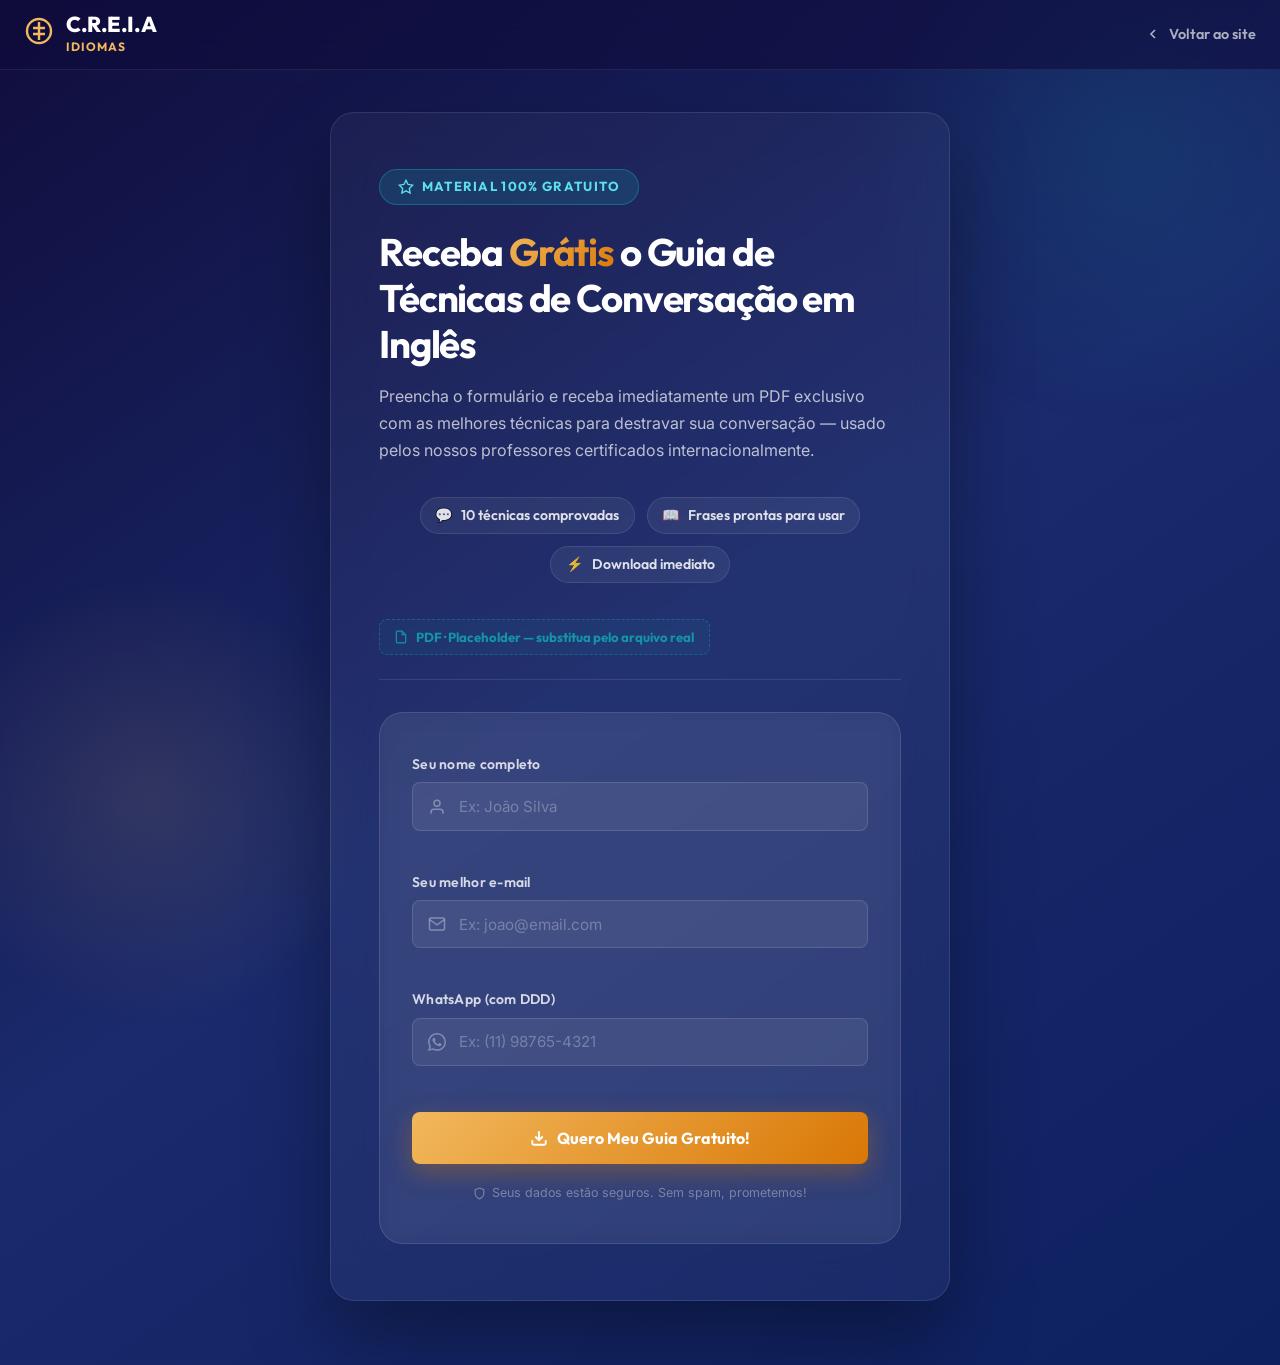
==== guia-gratis.html @ fd1d88f0 "implementação do formulario" ====
<!DOCTYPE html>
<html lang="pt-BR">
<head>
    <meta charset="UTF-8">
    <meta name="viewport" content="width=device-width, initial-scale=1.0">
    <meta name="description" content="Receba grátis o Guia de Técnicas de Conversação em Inglês da C.R.E.I.A Idiomas. Preencha o formulário e baixe o PDF exclusivo agora.">
    <title>Guia Gratuito de Conversação em Inglês | C.R.E.I.A Idiomas</title>

    <!-- Google Fonts -->
    <link rel="preconnect" href="https://fonts.googleapis.com">
    <link rel="preconnect" href="https://fonts.gstatic.com" crossorigin>
    <link href="https://fonts.googleapis.com/css2?family=Inter:wght@300;400;500;600;700&family=Outfit:wght@400;500;600;700;800&display=swap" rel="stylesheet">

    <!-- Shared CSS -->
    <link rel="stylesheet" href="styles.css">

    <style>
        /* ── Page-specific overrides ── */
        body {
            background: linear-gradient(145deg, var(--color-primary) 0%, #1a2a6c 50%, #0d2060 100%);
            min-height: 100vh;
        }

        /* Top bar */
        .guide-topbar {
            position: fixed;
            top: 0; left: 0; width: 100%;
            z-index: 100;
            background: rgba(16, 13, 60, 0.6);
            backdrop-filter: blur(16px);
            -webkit-backdrop-filter: blur(16px);
            border-bottom: 1px solid rgba(255,255,255,0.08);
            padding: 0 1.5rem;
            height: 70px;
            display: flex;
            align-items: center;
            justify-content: space-between;
            max-width: 100%;
        }

        .guide-topbar .logo-brand { color: #fff; font-size: 1.35rem; }
        .guide-topbar .logo-sub   { color: var(--color-secondary); }

        .back-link {
            display: inline-flex;
            align-items: center;
            gap: 0.5rem;
            font-family: var(--font-heading);
            font-size: 0.9rem;
            font-weight: 600;
            color: rgba(255,255,255,0.65);
            transition: var(--transition-smooth);
        }
        .back-link:hover { color: #fff; transform: translateX(-3px); }

        /* ── Main layout ── */
        .guide-page {
            min-height: 100vh;
            padding: 7rem 1.5rem 4rem;
            display: flex;
            align-items: center;
            justify-content: center;
            position: relative;
            overflow: hidden;
        }

        /* Decorative blobs */
        .guide-blob-1 {
            position: fixed; pointer-events: none;
            width: 600px; height: 600px;
            top: -150px; right: -150px;
            border-radius: 50%;
            background: radial-gradient(circle, rgba(20,149,166,0.15) 0%, transparent 65%);
            animation: blob-float 14s ease-in-out infinite;
        }
        .guide-blob-2 {
            position: fixed; pointer-events: none;
            width: 500px; height: 500px;
            bottom: -150px; left: -100px;
            border-radius: 50%;
            background: radial-gradient(circle, rgba(242,184,92,0.12) 0%, transparent 65%);
            animation: blob-float 20s ease-in-out infinite reverse;
        }

        /* ── Card ── */
        .guide-card {
            background: rgba(255,255,255,0.04);
            border: 1px solid rgba(255,255,255,0.1);
            border-radius: var(--radius-lg);
            backdrop-filter: blur(20px);
            -webkit-backdrop-filter: blur(20px);
            padding: 3.5rem 3rem;
            max-width: 620px;
            width: 100%;
            position: relative;
            z-index: 1;
            box-shadow: 0 40px 80px rgba(0,0,0,0.35);
        }

        @media (max-width: 600px) {
            .guide-card { padding: 2.5rem 1.5rem; }
        }

        /* Badge */
        .lead-badge {
            display: inline-flex;
            align-items: center;
            gap: 0.5rem;
            background-color: rgba(20,149,166,0.2);
            border: 1.5px solid rgba(20,149,166,0.5);
            color: #5de0ec;
            font-family: var(--font-heading);
            font-size: 0.82rem;
            font-weight: 700;
            text-transform: uppercase;
            letter-spacing: 0.1em;
            padding: 0.4rem 1.1rem;
            border-radius: var(--radius-full);
            margin-bottom: 1.5rem;
        }

        /* Title */
        .guide-card h1 {
            color: #ffffff;
            font-size: clamp(1.7rem, 4vw, 2.4rem);
            margin-bottom: 1rem;
            line-height: 1.2;
        }

        .lead-highlight {
            background: linear-gradient(135deg, var(--color-secondary) 0%, var(--color-accent) 100%);
            -webkit-background-clip: text;
            -webkit-text-fill-color: transparent;
        }

        .lead-desc {
            color: rgba(255,255,255,0.7);
            font-size: 1rem;
            line-height: 1.7;
            margin-bottom: 2rem;
        }

        /* Benefits */
        .lead-benefits {
            display: flex;
            flex-wrap: wrap;
            gap: 0.75rem;
            margin-bottom: 2.25rem;
        }

        .benefit-item {
            display: flex;
            align-items: center;
            gap: 0.5rem;
            background-color: rgba(255,255,255,0.06);
            border: 1px solid rgba(255,255,255,0.1);
            border-radius: var(--radius-full);
            padding: 0.4rem 0.9rem;
            color: rgba(255,255,255,0.85);
            font-size: 0.88rem;
            font-family: var(--font-heading);
            font-weight: 600;
        }

        /* Divider */
        .form-divider {
            border: none;
            border-top: 1px solid rgba(255,255,255,0.1);
            margin-bottom: 2rem;
        }

        /* Form fields */
        .form-group { margin-bottom: 1.2rem; }

        .form-group label {
            display: block;
            font-family: var(--font-heading);
            font-size: 0.87rem;
            font-weight: 600;
            color: rgba(255,255,255,0.8);
            margin-bottom: 0.45rem;
        }

        .input-wrapper { position: relative; }

        .input-icon {
            position: absolute;
            left: 1rem; top: 50%;
            transform: translateY(-50%);
            color: rgba(255,255,255,0.35);
            pointer-events: none;
            transition: color 0.3s;
        }
        .input-wrapper:focus-within .input-icon { color: var(--color-secondary); }

        .lead-form input {
            width: 100%;
            padding: 0.85rem 1rem 0.85rem 2.9rem;
            background-color: rgba(255,255,255,0.07);
            border: 1.5px solid rgba(255,255,255,0.12);
            border-radius: var(--radius-sm);
            color: #fff;
            font-family: var(--font-body);
            font-size: 0.95rem;
            transition: var(--transition-smooth);
            outline: none;
        }
        .lead-form input::placeholder { color: rgba(255,255,255,0.28); }
        .lead-form input:focus {
            background-color: rgba(255,255,255,0.11);
            border-color: var(--color-secondary);
            box-shadow: 0 0 0 3px rgba(242,184,92,0.15);
        }
        .lead-form input.input-error {
            border-color: #f87171;
            box-shadow: 0 0 0 3px rgba(248,113,113,0.15);
        }

        .field-error {
            display: block;
            color: #fca5a5;
            font-size: 0.8rem;
            margin-top: 0.3rem;
            min-height: 1rem;
            font-family: var(--font-heading);
        }

        /* Submit button */
        .btn-lead {
            width: 100%;
            padding: 1rem 2rem;
            background: linear-gradient(135deg, var(--color-secondary) 0%, var(--color-accent) 100%);
            color: #fff;
            font-size: 1rem;
            font-family: var(--font-heading);
            font-weight: 700;
            border-radius: var(--radius-sm);
            border: none;
            cursor: pointer;
            display: inline-flex;
            align-items: center;
            justify-content: center;
            gap: 0.6rem;
            margin-top: 0.4rem;
            box-shadow: 0 8px 24px rgba(217,119,6,0.35);
            transition: var(--transition-smooth);
        }
        .btn-lead:hover  { transform: translateY(-2px); box-shadow: 0 14px 32px rgba(217,119,6,0.45); }
        .btn-lead:active { transform: translateY(0); }
        .btn-lead:disabled { opacity: 0.7; cursor: not-allowed; transform: none; }

        .btn-label, .btn-loading {
            display: inline-flex;
            align-items: center;
            gap: 0.6rem;
        }

        @keyframes spin { to { transform: rotate(360deg); } }
        .spin { animation: spin 0.9s linear infinite; }

        /* Disclaimer */
        .form-disclaimer {
            display: flex;
            align-items: center;
            justify-content: center;
            gap: 0.4rem;
            font-size: 0.78rem;
            color: rgba(255,255,255,0.35);
            margin-top: 1.2rem;
            text-align: center;
        }

        /* ── Reward modal ── */
        .reward-modal-overlay {
            position: fixed; inset: 0;
            background-color: rgba(5,5,20,0.8);
            backdrop-filter: blur(10px);
            -webkit-backdrop-filter: blur(10px);
            z-index: 2000;
            display: flex;
            align-items: center;
            justify-content: center;
            padding: 1.5rem;
            opacity: 0;
            pointer-events: none;
            transition: opacity 0.4s ease;
        }
        .reward-modal-overlay.active {
            opacity: 1;
            pointer-events: auto;
        }

        .reward-modal {
            background: #ffffff;
            border-radius: var(--radius-lg);
            padding: 3rem 2.5rem;
            max-width: 460px;
            width: 100%;
            text-align: center;
            position: relative;
            overflow: hidden;
            box-shadow: 0 40px 100px rgba(0,0,0,0.4);
            transform: scale(0.88) translateY(24px);
            transition: transform 0.45s cubic-bezier(0.16, 1, 0.3, 1);
        }
        .reward-modal-overlay.active .reward-modal { transform: scale(1) translateY(0); }

        .reward-icon-wrap {
            position: relative;
            display: inline-flex;
            align-items: center;
            justify-content: center;
            margin-bottom: 1.5rem;
        }
        .reward-icon-ring {
            position: absolute;
            width: 84px; height: 84px;
            border-radius: 50%;
            background: rgba(20,149,166,0.1);
            animation: reward-ring 1.4s ease-out forwards;
        }
        @keyframes reward-ring {
            0%   { transform: scale(0.5); opacity: 0; }
            60%  { transform: scale(1.1); opacity: 1; }
            100% { transform: scale(1);   opacity: 1; }
        }
        .reward-check { position: relative; z-index: 1; }
        .check-path {
            stroke-dasharray: 60;
            stroke-dashoffset: 60;
            animation: draw-check 0.6s ease-out 0.35s forwards;
        }
        @keyframes draw-check { to { stroke-dashoffset: 0; } }

        .reward-modal h2 { font-size: 1.55rem; margin-bottom: 0.5rem; }
        .reward-name {
            color: var(--color-teal);
            font-weight: 700;
            font-size: 1.05rem;
            margin-bottom: 0.75rem;
        }
        .reward-modal > p { font-size: 0.96rem; margin-bottom: 2rem; }
        .reward-cta { display: flex; gap: 0.75rem; flex-wrap: wrap; justify-content: center; }
        .reward-cta .btn { flex: 1; min-width: 130px; gap: 0.5rem; }

        /* Confetti */
        .reward-confetti { position: absolute; inset: 0; pointer-events: none; overflow: hidden; }
        .confetti-piece {
            position: absolute;
            width: 8px; height: 8px;
            border-radius: 2px;
            top: -10px;
            animation: confetti-fall linear forwards;
        }
        @keyframes confetti-fall {
            0%   { transform: translateY(0) rotate(0deg);   opacity: 1; }
            100% { transform: translateY(520px) rotate(720deg); opacity: 0; }
        }

        /* ── PDF placeholder badge ── */
        .pdf-placeholder-badge {
            display: inline-flex;
            align-items: center;
            gap: 0.5rem;
            background: rgba(20,149,166,0.08);
            border: 1.5px dashed rgba(20,149,166,0.45);
            border-radius: var(--radius-sm);
            color: var(--color-teal);
            font-family: var(--font-heading);
            font-size: 0.82rem;
            font-weight: 700;
            padding: 0.4rem 0.9rem;
            margin-bottom: 1.5rem;
        }
    </style>
</head>
<body>

    <!-- Top Navigation Bar -->
    <div class="guide-topbar">
        <a href="index.html" class="logo" aria-label="Voltar ao site">
            <span class="logo-svg">
                <svg viewBox="0 0 100 100" width="30" height="30" fill="none" stroke="currentColor" stroke-width="8">
                    <circle cx="50" cy="50" r="40" stroke="var(--color-secondary)"></circle>
                    <path d="M30 40h40M30 60h40M50 20v60" stroke="var(--color-secondary)"></path>
                </svg>
            </span>
            <div class="logo-text">
                <span class="logo-brand">C.R.E.I.A</span>
                <span class="logo-sub">Idiomas</span>
            </div>
        </a>
        <a href="index.html" class="back-link" aria-label="Voltar ao site principal">
            <svg viewBox="0 0 24 24" width="16" height="16" fill="none" stroke="currentColor" stroke-width="2.5">
                <polyline points="15 18 9 12 15 6"/>
            </svg>
            Voltar ao site
        </a>
    </div>

    <!-- Background blobs -->
    <div class="guide-blob-1" aria-hidden="true"></div>
    <div class="guide-blob-2" aria-hidden="true"></div>

    <!-- Main Content -->
    <main class="guide-page">
        <div class="guide-card">

            <!-- Badge -->
            <div class="lead-badge">
                <svg viewBox="0 0 24 24" width="16" height="16" fill="none" stroke="currentColor" stroke-width="2">
                    <path d="M12 2l3.09 6.26L22 9.27l-5 4.87 1.18 6.88L12 17.77l-6.18 3.25L7 14.14 2 9.27l6.91-1.01L12 2z"/>
                </svg>
                Material 100% Gratuito
            </div>

            <!-- Title -->
            <h1>Receba <span class="lead-highlight">Grátis</span> o Guia de Técnicas de Conversação em Inglês</h1>
            <p class="lead-desc">
                Preencha o formulário e receba imediatamente um PDF exclusivo com as melhores técnicas para destravar sua conversação — usado pelos nossos professores certificados internacionalmente.
            </p>

            <!-- Benefits -->
            <div class="lead-benefits">
                <div class="benefit-item"><span>💬</span> 10 técnicas comprovadas</div>
                <div class="benefit-item"><span>📖</span> Frases prontas para usar</div>
                <div class="benefit-item"><span>⚡</span> Download imediato</div>
            </div>

            <!-- PDF Placeholder notice -->
            <div class="pdf-placeholder-badge">
                <svg viewBox="0 0 24 24" width="14" height="14" fill="none" stroke="currentColor" stroke-width="2">
                    <path d="M14 2H6a2 2 0 00-2 2v16a2 2 0 002 2h12a2 2 0 002-2V8z"/><polyline points="14 2 14 8 20 8"/>
                </svg>
                PDF · Placeholder — substitua pelo arquivo real
            </div>

            <hr class="form-divider">

            <!-- Lead Form -->
            <form id="leadForm" class="lead-form" novalidate>

                <div class="form-group">
                    <label for="leadName">Seu nome completo</label>
                    <div class="input-wrapper">
                        <svg class="input-icon" viewBox="0 0 24 24" width="18" height="18" fill="none" stroke="currentColor" stroke-width="2">
                            <path d="M20 21v-2a4 4 0 00-4-4H8a4 4 0 00-4 4v2"/><circle cx="12" cy="7" r="4"/>
                        </svg>
                        <input type="text" id="leadName" name="name" placeholder="Ex: João Silva" required autocomplete="name">
                    </div>
                    <span class="field-error" id="leadNameError"></span>
                </div>

                <div class="form-group">
                    <label for="leadEmail">Seu melhor e-mail</label>
                    <div class="input-wrapper">
                        <svg class="input-icon" viewBox="0 0 24 24" width="18" height="18" fill="none" stroke="currentColor" stroke-width="2">
                            <path d="M4 4h16c1.1 0 2 .9 2 2v12c0 1.1-.9 2-2 2H4c-1.1 0-2-.9-2-2V6c0-1.1.9-2 2-2z"/><polyline points="22,6 12,13 2,6"/>
                        </svg>
                        <input type="email" id="leadEmail" name="email" placeholder="Ex: joao@email.com" required autocomplete="email">
                    </div>
                    <span class="field-error" id="leadEmailError"></span>
                </div>

                <div class="form-group">
                    <label for="leadWhatsapp">WhatsApp (com DDD)</label>
                    <div class="input-wrapper">
                        <svg class="input-icon" viewBox="0 0 24 24" width="18" height="18" fill="currentColor">
                            <path d="M17.472 14.382c-.297-.149-1.758-.867-2.03-.967-.273-.099-.471-.148-.67.15-.197.297-.767.966-.94 1.164-.173.199-.347.223-.644.075-.297-.15-1.255-.463-2.39-1.475-.883-.788-1.48-1.761-1.653-2.059-.173-.297-.018-.458.13-.606.134-.133.298-.347.446-.52.149-.174.198-.298.298-.497.099-.198.05-.371-.025-.52-.075-.149-.669-1.612-.916-2.207-.242-.579-.487-.5-.669-.51-.173-.008-.371-.01-.57-.01-.198 0-.52.074-.792.372-.272.297-1.04 1.016-1.04 2.479 0 1.462 1.065 2.875 1.213 3.074.149.198 2.096 3.2 5.077 4.487.709.306 1.262.489 1.694.625.712.227 1.36.195 1.871.118.571-.085 1.758-.719 2.006-1.413.248-.694.248-1.289.173-1.413-.074-.124-.272-.198-.57-.347m-5.421 7.403h-.004a9.87 9.87 0 01-5.031-1.378l-.361-.214-3.741.982.998-3.648-.235-.374a9.86 9.86 0 01-1.51-5.26c.001-5.45 4.436-9.884 9.888-9.884 2.64 0 5.122 1.03 6.988 2.898a9.825 9.825 0 012.893 6.994c-.003 5.45-4.437 9.884-9.885 9.884m8.413-18.297A11.815 11.815 0 0012.05 0C5.495 0 .16 5.335.157 11.892c0 2.096.547 4.142 1.588 5.945L0 24l6.335-1.662c1.746.953 3.71 1.458 5.704 1.459h.005c6.554 0 11.89-5.335 11.893-11.893a11.821 11.821 0 00-3.48-8.413z"/>
                        </svg>
                        <input type="tel" id="leadWhatsapp" name="whatsapp" placeholder="Ex: (11) 98765-4321" required autocomplete="tel" maxlength="16">
                    </div>
                    <span class="field-error" id="leadWhatsappError"></span>
                </div>

                <button type="submit" class="btn btn-lead" id="leadSubmitBtn">
                    <span class="btn-label">
                        <svg viewBox="0 0 24 24" width="18" height="18" fill="none" stroke="currentColor" stroke-width="2.5">
                            <path d="M21 15v4a2 2 0 01-2 2H5a2 2 0 01-2-2v-4"/><polyline points="7 10 12 15 17 10"/><line x1="12" y1="15" x2="12" y2="3"/>
                        </svg>
                        Quero Meu Guia Gratuito!
                    </span>
                    <span class="btn-loading" style="display:none;">
                        <svg class="spin" viewBox="0 0 24 24" width="18" height="18" fill="none" stroke="currentColor" stroke-width="2.5">
                            <circle cx="12" cy="12" r="10"/><path d="M12 2a10 10 0 0110 10"/>
                        </svg>
                        Aguarde...
                    </span>
                </button>

                <p class="form-disclaimer">
                    <svg viewBox="0 0 24 24" width="13" height="13" fill="none" stroke="currentColor" stroke-width="2">
                        <path d="M12 22s8-4 8-10V5l-8-3-8 3v7c0 6 8 10 8 10z"/>
                    </svg>
                    Seus dados estão seguros. Sem spam, prometemos!
                </p>
            </form>

        </div>
    </main>

    <!-- PDF Reward Modal -->
    <div class="reward-modal-overlay" id="rewardModalOverlay" role="dialog" aria-modal="true" aria-labelledby="rewardModalTitle">
        <div class="reward-modal">

            <!-- Confetti container -->
            <div class="reward-confetti" id="rewardConfetti"></div>

            <!-- Animated check icon -->
            <div class="reward-icon-wrap">
                <div class="reward-icon-ring"></div>
                <svg class="reward-check" viewBox="0 0 52 52" width="56" height="56">
                    <circle cx="26" cy="26" r="25" fill="none" stroke="var(--color-teal)" stroke-width="2"/>
                    <path class="check-path" fill="none" stroke="var(--color-teal)" stroke-width="3"
                          stroke-linecap="round" stroke-linejoin="round" d="M14 27l9 9 16-16"/>
                </svg>
            </div>

            <h2 id="rewardModalTitle">Seu Guia está Pronto! 🎉</h2>
            <p id="rewardModalPersonName" class="reward-name"></p>
            <p>
                O PDF com as <strong>10 Técnicas de Conversação em Inglês</strong>
                será disponibilizado assim que o arquivo for adicionado.
                <br><br>
                <em style="font-size:0.82rem;color:var(--text-muted);">
                    ⚙️ Placeholder ativo — substitua o link de download pelo PDF real.
                </em>
            </p>

            <div class="reward-cta">
                <button class="btn btn-accent" id="rewardDownloadBtn">
                    <svg viewBox="0 0 24 24" width="16" height="16" fill="none" stroke="currentColor" stroke-width="2.5">
                        <path d="M21 15v4a2 2 0 01-2 2H5a2 2 0 01-2-2v-4"/><polyline points="7 10 12 15 17 10"/><line x1="12" y1="15" x2="12" y2="3"/>
                    </svg>
                    Baixar PDF
                </button>
                <a href="index.html" class="btn btn-outline" id="rewardCloseBtn">
                    Voltar ao site
                </a>
            </div>

        </div>
    </div>

    <script>
    /* =========================================================
       Guia Grátis — Form Validation + Reward Modal
       ========================================================= */

    // ── Helpers ──────────────────────────────────────────────
    const $ = (id) => document.getElementById(id);

    function maskPhone(input) {
        let v = input.value.replace(/\D/g, '').slice(0, 11);
        if (v.length >= 3 && v.length <= 6) {
            v = `(${v.slice(0,2)}) ${v.slice(2)}`;
        } else if (v.length > 6) {
            v = `(${v.slice(0,2)}) ${v.slice(2, v.length <= 10 ? 6 : 7)}-${v.slice(v.length <= 10 ? 6 : 7)}`;
        } else if (v.length >= 1) {
            v = `(${v}`;
        }
        input.value = v;
    }

    function validateField(input, errorEl, message, extraCheck) {
        const ok = input.value.trim() !== '' && (extraCheck ? extraCheck(input.value.trim()) : true);
        input.classList.toggle('input-error', !ok);
        errorEl.textContent = ok ? '' : message;
        return ok;
    }

    // ── WhatsApp mask ────────────────────────────────────────
    $('leadWhatsapp').addEventListener('input', function () { maskPhone(this); });

    // ── Form submission ───────────────────────────────────────
    $('leadForm').addEventListener('submit', function (e) {
        e.preventDefault();

        const nameInput   = $('leadName');
        const emailInput  = $('leadEmail');
        const phoneInput  = $('leadWhatsapp');

        const okName  = validateField(nameInput,  $('leadNameError'),     'Por favor, informe seu nome.',   null);
        const okEmail = validateField(emailInput, $('leadEmailError'),    'Informe um e-mail válido.',      (v) => /^[^\s@]+@[^\s@]+\.[^\s@]+$/.test(v));
        const okPhone = validateField(phoneInput, $('leadWhatsappError'), 'Informe um WhatsApp com DDD.',   (v) => v.replace(/\D/g,'').length >= 10);

        if (!okName || !okEmail || !okPhone) return;

        // Show loading state
        const btn   = $('leadSubmitBtn');
        const label = btn.querySelector('.btn-label');
        const load  = btn.querySelector('.btn-loading');
        btn.disabled = true;
        label.style.display = 'none';
        load.style.display  = 'inline-flex';

        // Simulate processing delay then show modal
        setTimeout(() => {
            btn.disabled = false;
            label.style.display = 'inline-flex';
            load.style.display  = 'none';

            openRewardModal(nameInput.value.trim().split(' ')[0]);

            // ── PLACEHOLDER: replace URL below with the real PDF path ──
            // triggerDownload('assets/guia-conversacao.pdf', 'Guia-Tecnicas-Conversacao-Ingles.pdf');
        }, 1400);
    });

    // ── Modal logic ────────────────────────────────────────────
    function openRewardModal(firstName) {
        $('rewardModalPersonName').textContent = `Olá, ${firstName}! 👋`;
        const overlay = $('rewardModalOverlay');
        overlay.classList.add('active');
        document.body.style.overflow = 'hidden';
        spawnConfetti();
    }

    function closeRewardModal() {
        $('rewardModalOverlay').classList.remove('active');
        document.body.style.overflow = '';
    }

    $('rewardCloseBtn').addEventListener('click', closeRewardModal);
    $('rewardModalOverlay').addEventListener('click', function (e) {
        if (e.target === this) closeRewardModal();
    });
    document.addEventListener('keydown', function (e) {
        if (e.key === 'Escape') closeRewardModal();
    });

    // ── Download placeholder ───────────────────────────────────
    $('rewardDownloadBtn').addEventListener('click', function () {
        // PLACEHOLDER — uncomment and point to real file when ready:
        // triggerDownload('assets/guia-conversacao.pdf', 'Guia-Tecnicas-Conversacao-Ingles.pdf');
        alert('⚙️ PDF ainda não foi adicionado. Substitua o placeholder pelo arquivo real em assets/guia-conversacao.pdf');
    });

    function triggerDownload(url, filename) {
        const a = document.createElement('a');
        a.href = url;
        a.download = filename;
        document.body.appendChild(a);
        a.click();
        document.body.removeChild(a);
    }

    // ── Confetti ───────────────────────────────────────────────
    function spawnConfetti() {
        const container = $('rewardConfetti');
        container.innerHTML = '';
        const colors = ['#f2b85c','#d97706','#1495a6','#1e40af','#ffffff','#f59e0b'];
        for (let i = 0; i < 38; i++) {
            const piece = document.createElement('div');
            piece.className = 'confetti-piece';
            piece.style.left       = Math.random() * 100 + '%';
            piece.style.background = colors[Math.floor(Math.random() * colors.length)];
            piece.style.width      = (6 + Math.random() * 8) + 'px';
            piece.style.height     = (6 + Math.random() * 8) + 'px';
            piece.style.borderRadius = Math.random() > 0.5 ? '50%' : '2px';
            piece.style.animationDuration  = (1.2 + Math.random() * 1.8) + 's';
            piece.style.animationDelay     = (Math.random() * 0.5) + 's';
            container.appendChild(piece);
        }
    }
    </script>
</body>
</html>
---- styles.css ----
/* ==========================================================================
   ESDD - Design System & Custom Stylesheet
   ========================================================================== */

/* Design Tokens & Variables */
:root {
    /* Colors */
    --color-primary: #100d3c;       /* Deep midnight navy */
    --color-primary-light: #1b145c; /* Lighter indigo navy */
    --color-secondary: #f2b85c;     /* Honey gold */
    --color-accent: #d97706;        /* Warm amber gold */
    --color-accent-hover: #b45309;  /* Darker amber gold */
    --color-bg-light: #f5f6fa;      /* Soft navy-tinted off-white */
    --color-card-bg: #ffffff;
    
    /* Text Colors */
    --text-main: #0f172a;           /* Near black */
    --text-muted: #4b5563;          /* Cool grey */
    --text-light: #f8fafc;          /* Off-white */
    
    /* Semantic Colors (inspired by the C.R.E.I.A lion mane) */
    --color-teal: #1495a6;          /* Lion mane teal */
    --color-navy: #1e40af;          /* Lion mane blue */
    --color-gold: #f59e0b;          /* Lion mane gold */
    --color-orange: #e84521;        /* Lion mane red-orange */

    /* Fonts */
    --font-heading: 'Outfit', sans-serif;
    --font-body: 'Inter', sans-serif;

    /* Transitions & Shadows */
    --transition-smooth: all 0.4s cubic-bezier(0.16, 1, 0.3, 1);
    --shadow-sm: 0 2px 8px rgba(15, 23, 42, 0.04);
    --shadow-md: 0 10px 30px rgba(15, 23, 42, 0.06);
    --shadow-lg: 0 20px 40px rgba(15, 23, 42, 0.1);
    --shadow-glow: 0 15px 30px rgba(242, 184, 92, 0.18);
    
    /* Borders & Radius */
    --radius-sm: 8px;
    --radius-md: 16px;
    --radius-lg: 24px;
    --radius-full: 9999px;
    --border-subtle: 1px solid rgba(226, 232, 240, 0.8);
}

/* Base Styles & Resets */
*, *::before, *::after {
    box-sizing: border-box;
    margin: 0;
    padding: 0;
}

html {
    scroll-behavior: smooth;
    font-size: 16px;
}

body {
    font-family: var(--font-body);
    background-color: var(--color-bg-light);
    color: var(--text-main);
    line-height: 1.6;
    overflow-x: hidden;
    -webkit-font-smoothing: antialiased;
}

/* Typography Utility */
h1, h2, h3, h4 {
    font-family: var(--font-heading);
    color: var(--color-primary);
    font-weight: 700;
    line-height: 1.25;
}

h1 {
    font-size: clamp(2.2rem, 5vw, 3.8rem);
    letter-spacing: -0.03em;
}

h2 {
    font-size: clamp(1.8rem, 4vw, 2.5rem);
    letter-spacing: -0.02em;
}

h3 {
    font-size: clamp(1.3rem, 2.5vw, 1.6rem);
}

h4 {
    font-size: 1.2rem;
}

p {
    font-size: 1rem;
    color: var(--text-muted);
}

strong {
    font-weight: 600;
    color: var(--color-primary);
}

a {
    text-decoration: none;
    color: inherit;
    transition: var(--transition-smooth);
}

/* Layout Containers */
.container {
    width: 100%;
    max-width: 1200px;
    margin-left: auto;
    margin-right: auto;
    padding-left: 1.5rem;
    padding-right: 1.5rem;
}

.grid-2 {
    display: grid;
    grid-template-columns: 1fr;
    gap: 3rem;
    align-items: center;
}

@media (min-width: 768px) {
    .grid-2 {
        grid-template-columns: 1fr 1fr;
    }
}

.text-center {
    text-align: center;
}

.w-full {
    width: 100%;
}

/* Sections Base */
section {
    padding: 6rem 0;
    position: relative;
}

.section-tag {
    display: inline-block;
    font-family: var(--font-heading);
    font-size: 0.85rem;
    font-weight: 700;
    text-transform: uppercase;
    letter-spacing: 0.1em;
    color: var(--color-accent);
    margin-bottom: 1rem;
    background-color: rgba(242, 184, 92, 0.12);
    padding: 0.35rem 1rem;
    border-radius: var(--radius-full);
}

.section-tag.tag-light {
    color: #ffffff;
    background-color: rgba(255, 255, 255, 0.15);
}

.section-title {
    max-width: 700px;
    margin: 0 auto 4rem auto;
}

.section-title h2 {
    margin-bottom: 1rem;
}

/* Buttons */
.btn {
    display: inline-flex;
    align-items: center;
    justify-content: center;
    font-family: var(--font-heading);
    font-weight: 600;
    padding: 0.85rem 2rem;
    border-radius: var(--radius-full);
    border: none;
    cursor: pointer;
    transition: var(--transition-smooth);
    font-size: 0.95rem;
}

.btn-sm {
    padding: 0.55rem 1.25rem;
    font-size: 0.85rem;
}

.btn-primary {
    background-color: var(--color-primary);
    color: #ffffff;
}

.btn-primary:hover {
    background-color: var(--color-primary-light);
    transform: translateY(-2px);
    box-shadow: var(--shadow-md);
}

.btn-accent {
    background: linear-gradient(135deg, var(--color-secondary) 0%, var(--color-accent) 100%);
    color: #ffffff;
    box-shadow: var(--shadow-glow);
}

.btn-accent:hover {
    background: linear-gradient(135deg, var(--color-accent) 0%, var(--color-accent-hover) 100%);
    transform: translateY(-2px);
    box-shadow: 0 18px 36px rgba(242, 184, 92, 0.3);
}

.btn-outline {
    background-color: transparent;
    color: var(--color-primary);
    border: 2px stroke var(--color-primary);
    box-shadow: inset 0 0 0 2px var(--color-primary);
}

.btn-outline:hover {
    background-color: var(--color-primary);
    color: #ffffff;
    transform: translateY(-2px);
}

/* Main Header & Navigation */
.main-header {
    position: fixed;
    top: 0;
    left: 0;
    width: 100%;
    z-index: 1000;
    background-color: rgba(248, 250, 250, 0.85);
    backdrop-filter: blur(16px);
    -webkit-backdrop-filter: blur(16px);
    border-bottom: 1px solid rgba(226, 232, 240, 0.4);
    transition: var(--transition-smooth);
}

.main-header.scrolled {
    background-color: rgba(255, 255, 255, 0.92);
    border-bottom: 1px solid rgba(226, 232, 240, 0.8);
    box-shadow: var(--shadow-sm);
}

.header-container {
    display: flex;
    align-items: center;
    justify-content: space-between;
    height: 80px;
    max-width: 1200px;
    margin: 0 auto;
    padding: 0 1.5rem;
}

.logo {
    display: flex;
    align-items: center;
    gap: 0.75rem;
}

.logo-text {
    display: flex;
    flex-direction: column;
}

.logo-brand {
    font-family: var(--font-heading);
    font-size: 1.5rem;
    font-weight: 800;
    color: var(--color-primary);
    letter-spacing: -0.02em;
    line-height: 1.1;
}

.logo-sub {
    font-size: 0.75rem;
    text-transform: uppercase;
    letter-spacing: 0.08em;
    color: var(--color-accent);
    font-weight: 700;
    font-family: var(--font-heading);
}

/* Navigation Links */
.desktop-nav {
    display: none;
    align-items: center;
    gap: 2.5rem;
}

.nav-links {
    display: flex;
    list-style: none;
    gap: 2rem;
}

.nav-links a {
    font-family: var(--font-heading);
    font-weight: 600;
    font-size: 0.95rem;
    color: var(--text-muted);
    position: relative;
    padding: 0.25rem 0;
}

.nav-links a:hover,
.nav-links a.active {
    color: var(--color-primary);
}

.nav-links a::after {
    content: '';
    position: absolute;
    bottom: -4px;
    left: 0;
    width: 0;
    height: 2px;
    background-color: var(--color-accent);
    transition: var(--transition-smooth);
}

.nav-links a:hover::after,
.nav-links a.active::after {
    width: 100%;
}

.nav-external {
    display: inline-flex;
    align-items: center;
    gap: 0.35rem;
}

@media (min-width: 992px) {
    .desktop-nav {
        display: flex;
    }
}

/* Burger Menu Toggle */
.burger-menu {
    display: block;
    background: none;
    border: none;
    cursor: pointer;
    width: 30px;
    height: 20px;
    position: relative;
    z-index: 1100;
}

.burger-menu span {
    display: block;
    width: 100%;
    height: 2px;
    background-color: var(--color-primary);
    position: absolute;
    left: 0;
    transition: var(--transition-smooth);
}

.burger-menu span:nth-child(1) { top: 0; }
.burger-menu span:nth-child(2) { top: 9px; }
.burger-menu span:nth-child(3) { top: 18px; }

.burger-menu.active span:nth-child(1) {
    transform: translateY(9px) rotate(45deg);
}

.burger-menu.active span:nth-child(2) {
    opacity: 0;
}

.burger-menu.active span:nth-child(3) {
    transform: translateY(-9px) rotate(-45deg);
}

@media (min-width: 992px) {
    .burger-menu {
        display: none;
    }
}

/* Mobile Slide-out Drawer Menu */
.mobile-drawer {
    position: fixed;
    top: 0;
    right: -320px;
    width: 320px;
    height: 100vh;
    background-color: #ffffff;
    z-index: 1050;
    box-shadow: -10px 0 40px rgba(15, 23, 42, 0.15);
    display: flex;
    flex-direction: column;
    padding: 2rem 1.5rem;
    transition: var(--transition-smooth);
}

.mobile-drawer.active {
    right: 0;
}

.drawer-header {
    display: flex;
    align-items: center;
    justify-content: space-between;
    margin-bottom: 3rem;
}

.drawer-close {
    font-size: 2rem;
    background: none;
    border: none;
    cursor: pointer;
    color: var(--text-muted);
}

.mobile-nav ul {
    list-style: none;
    display: flex;
    flex-direction: column;
    gap: 1.5rem;
}

.mobile-nav a {
    font-family: var(--font-heading);
    font-size: 1.2rem;
    font-weight: 700;
    color: var(--color-primary);
}

.mobile-nav a:hover {
    color: var(--color-accent);
}

.drawer-footer {
    margin-top: auto;
    padding-top: 2rem;
    border-top: 1px solid rgba(226, 232, 240, 0.6);
}

.drawer-overlay {
    position: fixed;
    top: 0;
    left: 0;
    width: 100vw;
    height: 100vh;
    background-color: rgba(15, 23, 42, 0.4);
    z-index: 1020;
    opacity: 0;
    pointer-events: none;
    transition: var(--transition-smooth);
}

.drawer-overlay.active {
    opacity: 1;
    pointer-events: auto;
}

/* Hero Section */
.hero-section {
    padding-top: 9rem;
    padding-bottom: 6rem;
    background: radial-gradient(circle at 90% 10%, rgba(242, 184, 92, 0.04) 0%, transparent 40%),
                radial-gradient(circle at 10% 90%, rgba(20, 149, 166, 0.04) 0%, transparent 40%);
}

.hero-grid {
    display: grid;
    grid-template-columns: 1fr;
    gap: 4rem;
    align-items: center;
}

@media (min-width: 992px) {
    .hero-grid {
        grid-template-columns: 1.2fr 1fr;
    }
}

.hero-content h1 {
    margin-bottom: 1.5rem;
}

.hero-content h1 span {
    background: linear-gradient(135deg, var(--color-accent) 0%, var(--color-secondary) 100%);
    -webkit-background-clip: text;
    -webkit-text-fill-color: transparent;
    display: inline-block;
}

.hero-content p {
    font-size: 1.15rem;
    margin-bottom: 2.5rem;
    max-width: 600px;
}

.hero-actions {
    display: flex;
    flex-wrap: wrap;
    gap: 1rem;
}

.hero-tag {
    display: inline-block;
    color: var(--color-accent);
    font-family: var(--font-heading);
    font-weight: 700;
    text-transform: uppercase;
    font-size: 0.85rem;
    letter-spacing: 0.08em;
    margin-bottom: 0.75rem;
}

.hero-image {
    display: flex;
    justify-content: center;
    position: relative;
}

.image-wrapper {
    position: relative;
    max-width: 480px;
    width: 100%;
}

.image-wrapper img {
    width: 100%;
    height: auto;
    border-radius: var(--radius-lg);
    display: block;
    position: relative;
    z-index: 2;
}

.premium-shadow {
    box-shadow: 0 30px 60px rgba(15, 23, 42, 0.08);
}

.blob-accent-1 {
    position: absolute;
    width: 120%;
    height: 120%;
    top: -10%;
    left: -10%;
    background: radial-gradient(circle, rgba(242, 184, 92, 0.15) 0%, transparent 60%);
    z-index: 0;
    border-radius: 40% 60% 70% 30% / 40% 50% 60% 50%;
    animation: blob-float 12s infinite ease-in-out;
}

.blob-accent-2 {
    position: absolute;
    width: 100%;
    height: 100%;
    bottom: -15%;
    right: -10%;
    background: radial-gradient(circle, rgba(20, 149, 166, 0.12) 0%, transparent 60%);
    z-index: 1;
    border-radius: 50% 30% 20% 50% / 50% 40% 60% 30%;
    animation: blob-float 18s infinite ease-in-out reverse;
}

@keyframes blob-float {
    0% { transform: translateY(0px) rotate(0deg) scale(1); }
    50% { transform: translateY(-15px) rotate(90deg) scale(1.05); }
    100% { transform: translateY(0px) rotate(360deg) scale(1); }
}

/* Audience Section */
.audience-section {
    background-color: #ffffff;
    border-top: 1px solid rgba(226, 232, 240, 0.6);
    border-bottom: 1px solid rgba(226, 232, 240, 0.6);
}

.audience-grid {
    display: grid;
    grid-template-columns: 1fr;
    gap: 2rem;
}

@media (min-width: 576px) {
    .audience-grid {
        grid-template-columns: repeat(2, 1fr);
    }
}

@media (min-width: 992px) {
    .audience-grid {
        grid-template-columns: repeat(3, 1fr);
    }
}

.audience-card {
    background-color: var(--color-bg-light);
    padding: 2.5rem 2rem;
    border-radius: var(--radius-md);
    border: var(--border-subtle);
    transition: var(--transition-smooth);
    position: relative;
    top: 0;
}

.audience-card::before {
    content: '';
    position: absolute;
    top: 0;
    left: 0;
    width: 100%;
    height: 4px;
    background: transparent;
    border-radius: var(--radius-md) var(--radius-md) 0 0;
    transition: var(--transition-smooth);
}

.audience-card:hover {
    background-color: #ffffff;
    box-shadow: var(--shadow-lg);
    top: -8px;
    border-color: rgba(226, 232, 240, 0.2);
}

.audience-card:hover::before {
    background: linear-gradient(90deg, var(--color-accent) 0%, var(--color-secondary) 100%);
}

.card-icon {
    display: inline-flex;
    align-items: center;
    justify-content: center;
    width: 56px;
    height: 56px;
    border-radius: var(--radius-sm);
    margin-bottom: 1.5rem;
}

.icon-cyan {
    background-color: rgba(20, 149, 166, 0.08);
    color: var(--color-teal);
}

.icon-orange {
    background-color: rgba(232, 69, 33, 0.08);
    color: var(--color-orange);
}

.icon-navy {
    background-color: rgba(30, 64, 175, 0.08);
    color: var(--color-navy);
}

.audience-card h3 {
    margin-bottom: 0.75rem;
}

/* About Us Section */
.about-section {
    position: relative;
    background: radial-gradient(circle at 10% 20%, rgba(14, 165, 233, 0.03) 0%, transparent 35%);
}

.about-content h2 {
    margin-bottom: 1.5rem;
}

.about-content p {
    font-size: 1.05rem;
    margin-bottom: 1.5rem;
}

.highlight-text {
    font-size: 1.15rem;
    font-weight: 600;
    color: var(--color-accent);
    border-left: 3px solid var(--color-accent);
    padding-left: 1.25rem;
    margin-top: 2rem;
}

.about-highlights {
    background-color: var(--color-card-bg);
    padding: 3rem;
    border-radius: var(--radius-lg);
    border: var(--border-subtle);
    box-shadow: var(--shadow-md);
}

.about-highlights h3 {
    margin-bottom: 2rem;
}

.highlight-list {
    list-style: none;
    display: flex;
    flex-direction: column;
    gap: 1.5rem;
}

.highlight-list li {
    display: flex;
    gap: 1rem;
    align-items: flex-start;
}

.bullet-icon {
    display: inline-flex;
    align-items: center;
    justify-content: center;
    width: 24px;
    height: 24px;
    border-radius: var(--radius-full);
    background-color: rgba(20, 184, 166, 0.1);
    color: var(--color-teal);
    font-weight: 700;
    font-size: 0.85rem;
    flex-shrink: 0;
    margin-top: 0.15rem;
}

.highlight-list strong {
    display: block;
    margin-bottom: 0.15rem;
}

/* Courses & Swiper Carousel Section */
.courses-section {
    background-color: #ffffff;
    border-top: 1px solid rgba(226, 232, 240, 0.6);
    overflow: hidden;
}

.slider-wrapper {
    position: relative;
    margin-bottom: 6rem;
}

.slider-container {
    display: flex;
    gap: 2rem;
    overflow-x: auto;
    scroll-snap-type: x mandatory;
    scrollbar-width: none; /* Firefox */
    padding: 1.5rem 0.5rem;
    scroll-behavior: smooth;
}

.slider-container::-webkit-scrollbar {
    display: none; /* Safari & Chrome */
}

.slide-card {
    flex: 0 0 100%;
    scroll-snap-align: center;
    background-color: var(--color-bg-light);
    border-radius: var(--radius-lg);
    border: var(--border-subtle);
    overflow: hidden;
    box-shadow: var(--shadow-sm);
    transition: var(--transition-smooth);
}

@media (min-width: 768px) {
    .slide-card {
        flex: 0 0 calc(50% - 1rem);
    }
}

@media (min-width: 1024px) {
    .slide-card {
        flex: 0 0 calc(33.333% - 1.333rem);
    }
}

.slide-card:hover {
    box-shadow: var(--shadow-lg);
    transform: translateY(-5px);
}

.slide-image-placeholder {
    height: 200px;
    display: flex;
    flex-direction: column;
    justify-content: center;
    align-items: center;
    color: #ffffff;
    padding: 2rem;
    position: relative;
}

.slide-image-placeholder svg {
    margin-bottom: 1rem;
    filter: drop-shadow(0 4px 6px rgba(0, 0, 0, 0.15));
}

.slide-image-placeholder h3 {
    font-size: 1.4rem;
    color: #ffffff;
}

.color-teal {
    background: linear-gradient(135deg, var(--color-teal) 0%, #0d9488 100%);
}

.color-orange {
    background: linear-gradient(135deg, var(--color-orange) 0%, #b82c14 100%);
}

.color-navy {
    background: linear-gradient(135deg, var(--color-navy) 0%, #1d4ed8 100%);
}

.color-gold {
    background: linear-gradient(135deg, var(--color-gold) 0%, #d97706 100%);
}

.slide-content {
    padding: 2rem;
    display: flex;
    flex-direction: column;
    height: calc(100% - 200px);
}

.slide-tag {
    font-size: 0.75rem;
    text-transform: uppercase;
    font-family: var(--font-heading);
    font-weight: 700;
    letter-spacing: 0.08em;
    color: var(--color-accent);
    margin-bottom: 0.5rem;
}

.slide-content h4 {
    margin-bottom: 0.75rem;
    font-size: 1.25rem;
}

.slide-content p {
    font-size: 0.95rem;
    margin-bottom: 2rem;
    flex-grow: 1;
}

.slide-content .btn {
    align-self: flex-start;
}

/* Slider Controls */
.slider-controls {
    display: flex;
    align-items: center;
    justify-content: center;
    gap: 2rem;
    margin-top: 3rem;
}

.slider-arrow {
    background-color: var(--color-primary);
    color: #ffffff;
    width: 46px;
    height: 46px;
    border-radius: var(--radius-full);
    border: none;
    cursor: pointer;
    display: flex;
    align-items: center;
    justify-content: center;
    font-size: 1.2rem;
    transition: var(--transition-smooth);
}

.slider-arrow:hover {
    background-color: var(--color-accent);
}

.slider-dots {
    display: flex;
    gap: 0.5rem;
}

.dot {
    width: 10px;
    height: 10px;
    border-radius: var(--radius-full);
    background-color: rgba(226, 232, 240, 1.2);
    cursor: pointer;
    transition: var(--transition-smooth);
}

.dot.active {
    width: 24px;
    background-color: var(--color-accent);
}

/* Platforms Section */
.platforms-sub-section {
    margin-top: 6rem;
    padding-top: 6rem;
    border-top: 1px solid rgba(226, 232, 240, 0.8);
}

.platforms-grid {
    display: grid;
    grid-template-columns: 1fr;
    gap: 2rem;
}

@media (min-width: 768px) {
    .platforms-grid {
        grid-template-columns: 1fr 1fr;
    }
}

.platform-card {
    background-color: var(--color-bg-light);
    border-radius: var(--radius-lg);
    border: var(--border-subtle);
    padding: 3rem;
    transition: var(--transition-smooth);
    display: flex;
    flex-direction: column;
}

.platform-card:hover {
    transform: translateY(-5px);
    box-shadow: var(--shadow-md);
    background-color: #ffffff;
}

.platform-badge {
    display: inline-block;
    font-size: 0.75rem;
    font-family: var(--font-heading);
    font-weight: 700;
    text-transform: uppercase;
    color: var(--color-teal);
    letter-spacing: 0.05em;
    margin-bottom: 0.75rem;
}

.platform-card h4 {
    font-size: 1.5rem;
    margin-bottom: 1rem;
}

.platform-card p {
    margin-bottom: 2.5rem;
    flex-grow: 1;
}

.platform-card .btn {
    align-self: flex-start;
}

/* Certifications Section */
.certifications-section {
    background-color: var(--color-primary);
    color: #ffffff;
    overflow: hidden;
}

.certifications-section h2 {
    color: #ffffff;
}

.certifications-text p {
    color: #cbd5e1;
    font-size: 1.1rem;
    margin-bottom: 2.5rem;
}

.certifications-grid {
    display: grid;
    grid-template-columns: 1fr;
    gap: 1.5rem;
}

@media (min-width: 576px) {
    .certifications-grid {
        grid-template-columns: 1fr 1fr;
    }
}

.cert-item {
    background-color: rgba(255, 255, 255, 0.04);
    border: 1px solid rgba(255, 255, 255, 0.08);
    padding: 2rem;
    border-radius: var(--radius-md);
    display: flex;
    gap: 1.25rem;
    align-items: flex-start;
    transition: var(--transition-smooth);
}

.cert-item:hover {
    background-color: rgba(255, 255, 255, 0.08);
    transform: scale(1.02);
}

.cert-check {
    width: 28px;
    height: 28px;
    border-radius: var(--radius-full);
    background-color: rgba(234, 29, 118, 0.15);
    color: var(--color-accent);
    display: inline-flex;
    align-items: center;
    justify-content: center;
    font-weight: 700;
    flex-shrink: 0;
}

.cert-item h4 {
    color: #ffffff;
    margin-bottom: 0.5rem;
    font-size: 1.1rem;
}

.cert-item p {
    color: #94a3b8;
    font-size: 0.9rem;
    line-height: 1.5;
}



/* App Showcase Section */
.app-section {
    background-color: var(--color-primary);
    color: #ffffff;
    position: relative;
    overflow: hidden;
}

.app-section h2 {
    color: #ffffff;
    margin-bottom: 1.5rem;
}

.app-content p {
    color: #cbd5e1;
    font-size: 1.1rem;
    margin-bottom: 2rem;
}

.app-image {
    display: flex;
    justify-content: center;
    align-items: center;
    position: relative;
}

.app-mockup-img {
    max-width: 320px;
    width: 100%;
    height: auto;
    border-radius: var(--radius-lg);
    box-shadow: 0 30px 60px rgba(0, 0, 0, 0.3);
    z-index: 2;
    position: relative;
}

.store-buttons {
    display: flex;
    flex-wrap: wrap;
    gap: 1.25rem;
    margin-top: 3rem;
}

.store-badge {
    background-color: #ffffff;
    color: var(--color-primary);
    display: flex;
    align-items: center;
    gap: 0.75rem;
    padding: 0.75rem 1.5rem;
    border-radius: var(--radius-md);
    box-shadow: var(--shadow-sm);
    transition: var(--transition-smooth);
    border: 1px solid rgba(255, 255, 255, 0.1);
}

.store-badge:hover {
    transform: translateY(-2px);
    background-color: var(--color-bg-light);
    box-shadow: var(--shadow-md);
}

.store-logo {
    font-size: 1.8rem;
    line-height: 1;
}

.store-text {
    display: flex;
    flex-direction: column;
}

.store-text small {
    font-size: 0.65rem;
    text-transform: uppercase;
    color: var(--text-muted);
}

.store-text strong {
    font-size: 1.05rem;
    font-family: var(--font-heading);
    font-weight: 700;
}

/* Footer & Legal */
.main-footer {
    background-color: #0c101c;
    color: #94a3b8;
    padding-top: 5rem;
    font-size: 0.95rem;
}

.footer-grid {
    display: grid;
    grid-template-columns: 1fr;
    gap: 3rem;
    margin-bottom: 4rem;
}

@media (min-width: 768px) {
    .footer-grid {
        grid-template-columns: 1.5fr 1fr 1.5fr;
    }
}

.footer-brand .logo {
    margin-bottom: 1.5rem;
}

.footer-brand .logo-brand {
    color: #ffffff;
}

.footer-brand p {
    font-size: 0.95rem;
    color: #64748b;
    max-width: 300px;
}

.footer-links h4,
.footer-contact h4 {
    color: #ffffff;
    font-family: var(--font-heading);
    font-size: 1.1rem;
    margin-bottom: 1.5rem;
}

.footer-links ul {
    list-style: none;
    display: flex;
    flex-direction: column;
    gap: 0.75rem;
}

.footer-links a:hover {
    color: #ffffff;
    padding-left: 4px;
}

.footer-contact p {
    color: #94a3b8;
    margin-bottom: 0.75rem;
}

.footer-bottom {
    border-top: 1px solid rgba(255, 255, 255, 0.05);
    padding: 2rem 0;
}

.footer-bottom-flex {
    display: flex;
    flex-direction: column;
    gap: 1rem;
    align-items: center;
    text-align: center;
}

@media (min-width: 768px) {
    .footer-bottom-flex {
        flex-direction: row;
        justify-content: space-between;
        text-align: left;
    }
}

.footer-bottom p {
    font-size: 0.8rem;
    color: #475569;
}

/* Floating WhatsApp Animation Ring */
.whatsapp-float {
    position: fixed;
    bottom: 2rem;
    right: 2rem;
    background-color: #25d366;
    color: #ffffff;
    width: 60px;
    height: 60px;
    border-radius: var(--radius-full);
    display: flex;
    align-items: center;
    justify-content: center;
    box-shadow: 0 10px 25px rgba(37, 211, 102, 0.3);
    z-index: 999;
    transition: var(--transition-smooth);
}

.whatsapp-float:hover {
    transform: scale(1.08) translateY(-3px);
}

.whatsapp-float svg {
    display: block;
}

.pulse-ring {
    content: '';
    width: 60px;
    height: 60px;
    background-color: #25d366;
    border-radius: var(--radius-full);
    position: absolute;
    top: 0;
    left: 0;
    z-index: -1;
    animation: ring-pulse 2s infinite;
}

@keyframes ring-pulse {
    0% { transform: scale(1); opacity: 0.6; }
    100% { transform: scale(1.5); opacity: 0; }
}

/* Scroll-based Animations (Triggered via IntersectionObserver) */
.scroll-reveal {
    opacity: 0;
    transform: translateY(30px);
    transition: opacity 0.8s cubic-bezier(0.16, 1, 0.3, 1),
                transform 0.8s cubic-bezier(0.16, 1, 0.3, 1);
}

.scroll-reveal.reveal-active {
    opacity: 1;
    transform: translateY(0);
}

/* ===== NAV FREE GUIDE HIGHLIGHT ===== */
.nav-free-guide {
    color: var(--color-teal) !important;
    font-weight: 700 !important;
    background-color: rgba(20, 149, 166, 0.08);
    padding: 0.3rem 0.85rem !important;
    border-radius: var(--radius-full);
    border: 1.5px solid rgba(20, 149, 166, 0.3);
    transition: var(--transition-smooth);
}
.nav-free-guide:hover {
    background-color: var(--color-teal) !important;
    color: #fff !important;
    border-color: var(--color-teal) !important;
}

/* ===== LEAD CAPTURE SECTION ===== */
.lead-section {
    background: linear-gradient(135deg, var(--color-primary) 0%, var(--color-primary-light) 60%, #1a2a6c 100%);
    position: relative;
    overflow: hidden;
}

.lead-section::before {
    content: '';
    position: absolute;
    inset: 0;
    background: radial-gradient(ellipse at 20% 50%, rgba(20, 149, 166, 0.18) 0%, transparent 55%),
                radial-gradient(ellipse at 80% 20%, rgba(242, 184, 92, 0.12) 0%, transparent 50%);
    pointer-events: none;
}

.lead-inner {
    max-width: 680px;
    margin: 0 auto;
    text-align: center;
    position: relative;
    z-index: 1;
}

.lead-badge {
    display: inline-flex;
    align-items: center;
    gap: 0.5rem;
    background-color: rgba(20, 149, 166, 0.2);
    border: 1.5px solid rgba(20, 149, 166, 0.5);
    color: #5de0ec;
    font-family: var(--font-heading);
    font-size: 0.82rem;
    font-weight: 700;
    text-transform: uppercase;
    letter-spacing: 0.1em;
    padding: 0.4rem 1.1rem;
    border-radius: var(--radius-full);
    margin-bottom: 1.5rem;
}

.lead-inner h2 {
    color: #ffffff;
    margin-bottom: 1.25rem;
    font-size: clamp(1.8rem, 4vw, 2.6rem);
}

.lead-highlight {
    background: linear-gradient(135deg, var(--color-secondary) 0%, var(--color-accent) 100%);
    -webkit-background-clip: text;
    -webkit-text-fill-color: transparent;
}

.lead-desc {
    color: rgba(255, 255, 255, 0.75);
    font-size: 1.05rem;
    margin-bottom: 2rem;
    line-height: 1.7;
}

/* Lead Benefits Row */
.lead-benefits {
    display: flex;
    flex-wrap: wrap;
    justify-content: center;
    gap: 1rem;
    margin-bottom: 2.5rem;
}

.benefit-item {
    display: flex;
    align-items: center;
    gap: 0.5rem;
    background-color: rgba(255, 255, 255, 0.07);
    border: 1px solid rgba(255, 255, 255, 0.12);
    border-radius: var(--radius-full);
    padding: 0.45rem 1rem;
    color: rgba(255, 255, 255, 0.9);
    font-size: 0.9rem;
    font-family: var(--font-heading);
    font-weight: 600;
}

.benefit-icon {
    font-size: 1rem;
}

/* Lead Form */
.lead-form {
    background-color: rgba(255, 255, 255, 0.06);
    backdrop-filter: blur(12px);
    -webkit-backdrop-filter: blur(12px);
    border: 1px solid rgba(255, 255, 255, 0.12);
    border-radius: var(--radius-lg);
    padding: 2.5rem 2rem;
    text-align: left;
}

.form-group {
    margin-bottom: 1.25rem;
}

.form-group label {
    display: block;
    font-family: var(--font-heading);
    font-size: 0.88rem;
    font-weight: 600;
    color: rgba(255, 255, 255, 0.85);
    margin-bottom: 0.5rem;
    letter-spacing: 0.02em;
}

.input-wrapper {
    position: relative;
}

.input-icon {
    position: absolute;
    left: 1rem;
    top: 50%;
    transform: translateY(-50%);
    color: rgba(255, 255, 255, 0.4);
    pointer-events: none;
    transition: color 0.3s;
}

.input-wrapper:focus-within .input-icon {
    color: var(--color-secondary);
}

.lead-form input {
    width: 100%;
    padding: 0.85rem 1rem 0.85rem 2.9rem;
    background-color: rgba(255, 255, 255, 0.08);
    border: 1.5px solid rgba(255, 255, 255, 0.15);
    border-radius: var(--radius-sm);
    color: #ffffff;
    font-family: var(--font-body);
    font-size: 0.95rem;
    transition: var(--transition-smooth);
    outline: none;
}

.lead-form input::placeholder {
    color: rgba(255, 255, 255, 0.3);
}

.lead-form input:focus {
    background-color: rgba(255, 255, 255, 0.12);
    border-color: var(--color-secondary);
    box-shadow: 0 0 0 3px rgba(242, 184, 92, 0.15);
}

.lead-form input.input-error {
    border-color: #f87171;
    box-shadow: 0 0 0 3px rgba(248, 113, 113, 0.15);
}

.field-error {
    display: block;
    color: #fca5a5;
    font-size: 0.8rem;
    margin-top: 0.35rem;
    min-height: 1rem;
    font-family: var(--font-heading);
}

/* Lead Submit Button */
.btn-lead {
    width: 100%;
    padding: 1rem 2rem;
    background: linear-gradient(135deg, var(--color-secondary) 0%, var(--color-accent) 100%);
    color: #ffffff;
    font-size: 1rem;
    font-family: var(--font-heading);
    font-weight: 700;
    border-radius: var(--radius-sm);
    border: none;
    cursor: pointer;
    gap: 0.6rem;
    margin-top: 0.5rem;
    box-shadow: 0 8px 24px rgba(217, 119, 6, 0.35);
    transition: var(--transition-smooth);
}

.btn-lead:hover {
    transform: translateY(-2px);
    box-shadow: 0 14px 32px rgba(217, 119, 6, 0.45);
}

.btn-lead:active {
    transform: translateY(0);
}

.btn-label,
.btn-loading {
    display: inline-flex;
    align-items: center;
    gap: 0.6rem;
}

@keyframes spin {
    to { transform: rotate(360deg); }
}

.spin {
    animation: spin 0.9s linear infinite;
}

.form-disclaimer {
    display: flex;
    align-items: center;
    justify-content: center;
    gap: 0.4rem;
    font-size: 0.8rem;
    color: rgba(255, 255, 255, 0.4);
    margin-top: 1.25rem;
    text-align: center;
}

/* ===== PDF REWARD MODAL ===== */
.reward-modal-overlay {
    position: fixed;
    inset: 0;
    background-color: rgba(10, 10, 30, 0.75);
    backdrop-filter: blur(8px);
    -webkit-backdrop-filter: blur(8px);
    z-index: 2000;
    display: flex;
    align-items: center;
    justify-content: center;
    padding: 1.5rem;
    opacity: 0;
    pointer-events: none;
    transition: opacity 0.4s ease;
}

.reward-modal-overlay.active {
    opacity: 1;
    pointer-events: auto;
}

.reward-modal {
    background: #ffffff;
    border-radius: var(--radius-lg);
    padding: 3rem 2.5rem;
    max-width: 460px;
    width: 100%;
    text-align: center;
    position: relative;
    overflow: hidden;
    box-shadow: 0 30px 80px rgba(10, 10, 30, 0.35);
    transform: scale(0.88) translateY(20px);
    transition: transform 0.45s cubic-bezier(0.16, 1, 0.3, 1);
}

.reward-modal-overlay.active .reward-modal {
    transform: scale(1) translateY(0);
}

/* Animated check icon */
.reward-icon-wrap {
    position: relative;
    display: inline-flex;
    align-items: center;
    justify-content: center;
    margin-bottom: 1.5rem;
}

.reward-icon-ring {
    position: absolute;
    width: 80px;
    height: 80px;
    border-radius: 50%;
    background: rgba(20, 149, 166, 0.08);
    animation: reward-ring 1.5s ease-out forwards;
}

@keyframes reward-ring {
    0% { transform: scale(0.6); opacity: 0; }
    60% { transform: scale(1.1); opacity: 1; }
    100% { transform: scale(1); opacity: 1; }
}

.reward-check {
    position: relative;
    z-index: 1;
}

.check-path {
    stroke-dasharray: 60;
    stroke-dashoffset: 60;
    animation: draw-check 0.6s ease-out 0.3s forwards;
}

@keyframes draw-check {
    to { stroke-dashoffset: 0; }
}

.reward-modal h3 {
    font-size: 1.55rem;
    margin-bottom: 0.5rem;
}

.reward-name {
    color: var(--color-teal);
    font-weight: 700;
    font-size: 1.05rem;
    margin-bottom: 0.75rem;
}

.reward-modal > p:last-of-type {
    font-size: 0.97rem;
    margin-bottom: 2rem;
}

.reward-cta {
    display: flex;
    gap: 0.75rem;
    flex-wrap: wrap;
    justify-content: center;
}

.reward-cta .btn {
    flex: 1;
    min-width: 140px;
    gap: 0.5rem;
}

/* Confetti particles */
.reward-confetti {
    position: absolute;
    inset: 0;
    pointer-events: none;
    overflow: hidden;
}

.confetti-piece {
    position: absolute;
    width: 8px;
    height: 8px;
    border-radius: 2px;
    top: -10px;
    animation: confetti-fall linear forwards;
}

@keyframes confetti-fall {
    0%   { transform: translateY(0) rotate(0deg); opacity: 1; }
    100% { transform: translateY(500px) rotate(720deg); opacity: 0; }
}
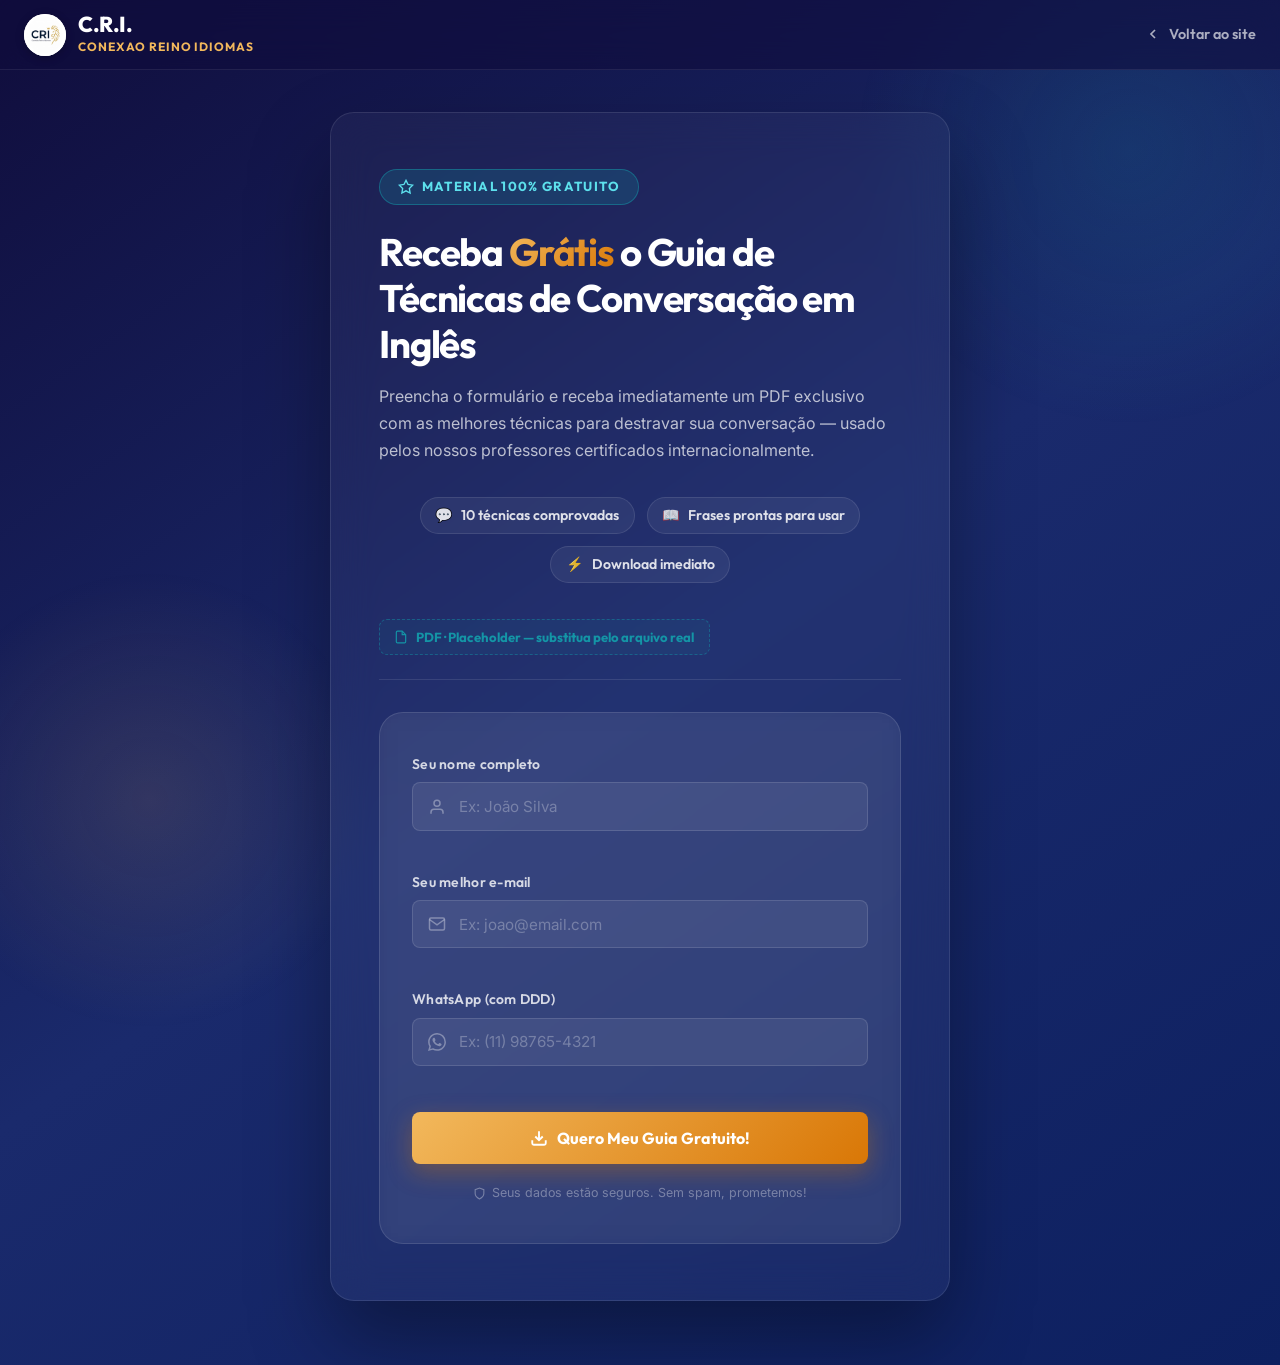
==== commit b8a67d89: "Codigo" ====
--- a/guia-gratis.html
+++ b/guia-gratis.html
@@ -3,8 +3,8 @@
 <head>
     <meta charset="UTF-8">
     <meta name="viewport" content="width=device-width, initial-scale=1.0">
-    <meta name="description" content="Receba grátis o Guia de Técnicas de Conversação em Inglês da C.R.E.I.A Idiomas. Preencha o formulário e baixe o PDF exclusivo agora.">
-    <title>Guia Gratuito de Conversação em Inglês | C.R.E.I.A Idiomas</title>
+    <meta name="description" content="Receba grátis o Guia de Técnicas de Conversação em Inglês da C.R.I Idiomas. Preencha o formulário e baixe o PDF exclusivo agora.">
+    <title>Guia Gratuito de Conversação em Inglês | C.R.I Idiomas</title>
 
     <!-- Google Fonts -->
     <link rel="preconnect" href="https://fonts.googleapis.com">
@@ -379,15 +379,12 @@
     <!-- Top Navigation Bar -->
     <div class="guide-topbar">
         <a href="index.html" class="logo" aria-label="Voltar ao site">
-            <span class="logo-svg">
-                <svg viewBox="0 0 100 100" width="30" height="30" fill="none" stroke="currentColor" stroke-width="8">
-                    <circle cx="50" cy="50" r="40" stroke="var(--color-secondary)"></circle>
-                    <path d="M30 40h40M30 60h40M50 20v60" stroke="var(--color-secondary)"></path>
-                </svg>
+            <span class="logo-svg" style="display:flex; align-items:center; justify-content:center; width: 42px; height: 42px; border-radius: 50%; background-color: #ffffff; overflow: hidden; flex-shrink: 0; box-shadow: 0 2px 8px rgba(0,0,0,0.25);">
+                <img src="WhatsApp Image 2026-09-21 at 14.26.52.jpeg" alt="C.R.I - Conexão Reino Idiomas" style="width: 100%; height: 100%; object-fit: cover; display: block;">
             </span>
             <div class="logo-text">
-                <span class="logo-brand">C.R.E.I.A</span>
-                <span class="logo-sub">Idiomas</span>
+                <span class="logo-brand">C.R.I.</span>
+                <span class="logo-sub">Conexao Reino Idiomas</span>
             </div>
         </a>
         <a href="index.html" class="back-link" aria-label="Voltar ao site principal">
@@ -573,12 +570,12 @@
     $('leadWhatsapp').addEventListener('input', function () { maskPhone(this); });
 
     // ── Form submission ───────────────────────────────────────
-    $('leadForm').addEventListener('submit', function (e) {
+    $('leadForm').addEventListener('submit', async function (e) {
         e.preventDefault();
 
-        const nameInput   = $('leadName');
-        const emailInput  = $('leadEmail');
-        const phoneInput  = $('leadWhatsapp');
+        const nameInput  = $('leadName');
+        const emailInput = $('leadEmail');
+        const phoneInput = $('leadWhatsapp');
 
         const okName  = validateField(nameInput,  $('leadNameError'),     'Por favor, informe seu nome.',   null);
         const okEmail = validateField(emailInput, $('leadEmailError'),    'Informe um e-mail válido.',      (v) => /^[^\s@]+@[^\s@]+\.[^\s@]+$/.test(v));
@@ -594,17 +591,42 @@
         label.style.display = 'none';
         load.style.display  = 'inline-flex';
 
-        // Simulate processing delay then show modal
-        setTimeout(() => {
+        // Montar FormData para envio ao PHP
+        const formData = new FormData();
+        formData.append('nome',     nameInput.value.trim());
+        formData.append('email',    emailInput.value.trim());
+        formData.append('whatsapp', phoneInput.value.trim());
+        formData.append('origem',   'guia-gratis');
+
+        try {
+            const resp = await fetch('salvar_lead.php', {
+                method: 'POST',
+                body:   formData,
+            });
+
+            const data = await resp.json();
+
             btn.disabled = false;
             label.style.display = 'inline-flex';
             load.style.display  = 'none';
 
-            openRewardModal(nameInput.value.trim().split(' ')[0]);
-
-            // ── PLACEHOLDER: replace URL below with the real PDF path ──
-            // triggerDownload('assets/guia-conversacao.pdf', 'Guia-Tecnicas-Conversacao-Ingles.pdf');
-        }, 1400);
+            if (data.ok) {
+                // Sucesso: abre modal e aciona download do PDF
+                openRewardModal(nameInput.value.trim().split(' ')[0]);
+                // Descomente a linha abaixo quando tiver o PDF real:
+                // triggerDownload('assets/guia-conversacao.pdf', 'Guia-Tecnicas-Conversacao-Ingles.pdf');
+            } else {
+                // Erro retornado pelo servidor
+                $('leadNameError').textContent = data.msg || 'Erro ao cadastrar. Tente novamente.';
+            }
+        } catch (err) {
+            // Erro de rede ou servidor offline
+            btn.disabled = false;
+            label.style.display = 'inline-flex';
+            load.style.display  = 'none';
+            $('leadNameError').textContent = 'Erro de conexão. Verifique sua internet e tente novamente.';
+            console.error('[CRI Lead Form]', err);
+        }
     });
 
     // ── Modal logic ────────────────────────────────────────────
--- a/styles.css
+++ b/styles.css
@@ -5,24 +5,37 @@
 /* Design Tokens & Variables */
 :root {
     /* Colors */
-    --color-primary: #100d3c;       /* Deep midnight navy */
-    --color-primary-light: #1b145c; /* Lighter indigo navy */
-    --color-secondary: #f2b85c;     /* Honey gold */
-    --color-accent: #d97706;        /* Warm amber gold */
-    --color-accent-hover: #b45309;  /* Darker amber gold */
-    --color-bg-light: #f5f6fa;      /* Soft navy-tinted off-white */
+    --color-primary: #100d3c;
+    /* Deep midnight navy */
+    --color-primary-light: #1b145c;
+    /* Lighter indigo navy */
+    --color-secondary: #f2b85c;
+    /* Honey gold */
+    --color-accent: #d97706;
+    /* Warm amber gold */
+    --color-accent-hover: #b45309;
+    /* Darker amber gold */
+    --color-bg-light: #f5f6fa;
+    /* Soft navy-tinted off-white */
     --color-card-bg: #ffffff;
-    
+
     /* Text Colors */
-    --text-main: #0f172a;           /* Near black */
-    --text-muted: #4b5563;          /* Cool grey */
-    --text-light: #f8fafc;          /* Off-white */
-    
+    --text-main: #0f172a;
+    /* Near black */
+    --text-muted: #4b5563;
+    /* Cool grey */
+    --text-light: #f8fafc;
+    /* Off-white */
+
     /* Semantic Colors (inspired by the C.R.E.I.A lion mane) */
-    --color-teal: #1495a6;          /* Lion mane teal */
-    --color-navy: #1e40af;          /* Lion mane blue */
-    --color-gold: #f59e0b;          /* Lion mane gold */
-    --color-orange: #e84521;        /* Lion mane red-orange */
+    --color-teal: #1495a6;
+    /* Lion mane teal */
+    --color-navy: #1e40af;
+    /* Lion mane blue */
+    --color-gold: #f59e0b;
+    /* Lion mane gold */
+    --color-orange: #e84521;
+    /* Lion mane red-orange */
 
     /* Fonts */
     --font-heading: 'Outfit', sans-serif;
@@ -34,7 +47,7 @@
     --shadow-md: 0 10px 30px rgba(15, 23, 42, 0.06);
     --shadow-lg: 0 20px 40px rgba(15, 23, 42, 0.1);
     --shadow-glow: 0 15px 30px rgba(242, 184, 92, 0.18);
-    
+
     /* Borders & Radius */
     --radius-sm: 8px;
     --radius-md: 16px;
@@ -44,7 +57,9 @@
 }
 
 /* Base Styles & Resets */
-*, *::before, *::after {
+*,
+*::before,
+*::after {
     box-sizing: border-box;
     margin: 0;
     padding: 0;
@@ -65,7 +80,10 @@
 }
 
 /* Typography Utility */
-h1, h2, h3, h4 {
+h1,
+h2,
+h3,
+h4 {
     font-family: var(--font-heading);
     color: var(--color-primary);
     font-weight: 700;
@@ -97,7 +115,7 @@
 
 strong {
     font-weight: 600;
-    color: var(--color-primary);
+    color: var(--color-secondary);
 }
 
 a {
@@ -363,9 +381,17 @@
     transition: var(--transition-smooth);
 }
 
-.burger-menu span:nth-child(1) { top: 0; }
-.burger-menu span:nth-child(2) { top: 9px; }
-.burger-menu span:nth-child(3) { top: 18px; }
+.burger-menu span:nth-child(1) {
+    top: 0;
+}
+
+.burger-menu span:nth-child(2) {
+    top: 9px;
+}
+
+.burger-menu span:nth-child(3) {
+    top: 18px;
+}
 
 .burger-menu.active span:nth-child(1) {
     transform: translateY(9px) rotate(45deg);
@@ -467,7 +493,137 @@
     padding-top: 9rem;
     padding-bottom: 6rem;
     background: radial-gradient(circle at 90% 10%, rgba(242, 184, 92, 0.04) 0%, transparent 40%),
-                radial-gradient(circle at 10% 90%, rgba(20, 149, 166, 0.04) 0%, transparent 40%);
+        radial-gradient(circle at 10% 90%, rgba(20, 149, 166, 0.04) 0%, transparent 40%);
+}
+
+/* ─── Hero Banner (Full-Width Image + Overlay) ─────────────────────── */
+.hero-banner-section {
+    padding: 0;
+    min-height: clamp(320px, 70vw, 600px);
+    display: flex;
+    align-items: center;
+    justify-content: center;
+    position: relative;
+    overflow: hidden;
+    background: transparent;
+}
+
+.hero-banner-bg {
+    position: absolute;
+    inset: 0;
+    z-index: 0;
+}
+
+.hero-banner-img {
+    width: 100%;
+    height: 100%;
+    object-fit: cover;
+    object-position: center center;
+    display: block;
+    filter: brightness(0.9) saturate(1.1);
+}
+
+.hero-banner-overlay {
+    position: absolute;
+    inset: 0;
+    background: linear-gradient(
+        160deg,
+        rgba(10, 8, 50, 0.68) 0%,
+        rgba(16, 13, 60, 0.60) 50%,
+        rgba(10, 8, 50, 0.72) 100%
+    );
+}
+
+.hero-banner-content {
+    position: relative;
+    z-index: 2;
+    padding-top: 4rem;
+    padding-bottom: 4rem;
+    max-width: 780px;
+    margin: 0 auto;
+    text-align: center;
+}
+
+.hero-banner-content .hero-tag {
+    color: var(--color-secondary);
+    background-color: rgba(242, 184, 92, 0.18);
+    padding: 0.4rem 1rem;
+    border-radius: var(--radius-full);
+    display: inline-block;
+    margin-bottom: 1rem;
+}
+
+.hero-banner-content h1 {
+    color: #ffffff;
+    margin-bottom: 1.25rem;
+    text-shadow: 0 2px 20px rgba(0, 0, 0, 0.4);
+}
+
+.hero-banner-content h1 span {
+    background: linear-gradient(135deg, var(--color-secondary) 0%, #ffdb6e 100%);
+    -webkit-background-clip: text;
+    -webkit-text-fill-color: transparent;
+    display: inline-block;
+}
+
+.hero-banner-content p {
+    color: rgba(255, 255, 255, 0.88);
+    font-size: 1rem;
+    margin: 0 auto 2rem;
+    max-width: 620px;
+    text-shadow: 0 1px 8px rgba(0, 0, 0, 0.3);
+}
+
+.hero-banner-content p strong {
+    color: #ffffff;
+}
+
+.hero-banner-content .hero-actions {
+    justify-content: center;
+    flex-direction: column;
+    width: 100%;
+    max-width: 320px;
+    margin: 0 auto;
+}
+
+.hero-banner-content .hero-actions .btn {
+    width: 100%;
+}
+
+.hero-banner-content .btn-outline {
+    color: #ffffff;
+    box-shadow: inset 0 0 0 2px rgba(255, 255, 255, 0.7);
+}
+
+.hero-banner-content .btn-outline:hover {
+    background-color: rgba(255, 255, 255, 0.15);
+    color: #ffffff;
+    box-shadow: inset 0 0 0 2px #ffffff;
+}
+
+@media (min-width: 768px) {
+    .hero-banner-section {
+        min-height: clamp(600px, 85vh, 1000px);
+    }
+
+    .hero-banner-content {
+        padding-top: 6rem;
+        padding-bottom: 6rem;
+    }
+
+    .hero-banner-content p {
+        font-size: 1.15rem;
+        margin-bottom: 2.5rem;
+    }
+
+    .hero-banner-content .hero-actions {
+        flex-direction: row;
+        max-width: none;
+    }
+
+    .hero-banner-content .hero-actions .btn {
+        width: auto;
+    }
 }
 
 .hero-grid {
@@ -567,9 +723,17 @@
 }
 
 @keyframes blob-float {
-    0% { transform: translateY(0px) rotate(0deg) scale(1); }
-    50% { transform: translateY(-15px) rotate(90deg) scale(1.05); }
-    100% { transform: translateY(0px) rotate(360deg) scale(1); }
+    0% {
+        transform: translateY(0px) rotate(0deg) scale(1);
+    }
+
+    50% {
+        transform: translateY(-15px) rotate(90deg) scale(1.05);
+    }
+
+    100% {
+        transform: translateY(0px) rotate(360deg) scale(1);
+    }
 }
 
 /* Audience Section */
@@ -745,13 +909,15 @@
     gap: 2rem;
     overflow-x: auto;
     scroll-snap-type: x mandatory;
-    scrollbar-width: none; /* Firefox */
+    scrollbar-width: none;
+    /* Firefox */
     padding: 1.5rem 0.5rem;
     scroll-behavior: smooth;
 }
 
 .slider-container::-webkit-scrollbar {
-    display: none; /* Safari & Chrome */
+    display: none;
+    /* Safari & Chrome */
 }
 
 .slide-card {
@@ -898,8 +1064,63 @@
     background-color: var(--color-accent);
 }
 
+/* Courses Perks / Vantagens */
+.courses-perks {
+    margin-top: 4rem;
+    padding-top: 4rem;
+    border-top: 1px solid rgba(226, 232, 240, 0.8);
+}
+
+.perks-grid {
+    display: grid;
+    grid-template-columns: repeat(2, 1fr);
+    gap: 1.5rem;
+}
+
+@media (min-width: 768px) {
+    .perks-grid {
+        grid-template-columns: repeat(4, 1fr);
+    }
+}
+
+.perk-item {
+    background: var(--color-bg-light);
+    border: var(--border-subtle);
+    border-radius: var(--radius-lg);
+    padding: 2rem 1.5rem;
+    text-align: center;
+    transition: var(--transition-smooth);
+}
+
+.perk-item:hover {
+    transform: translateY(-4px);
+    box-shadow: var(--shadow-md);
+    background: #ffffff;
+}
+
+.perk-icon {
+    font-size: 2.5rem;
+    margin-bottom: 1rem;
+    display: block;
+}
+
+.perk-item h4 {
+    font-size: 1rem;
+    font-weight: 700;
+    margin-bottom: 0.5rem;
+    color: var(--color-primary);
+}
+
+.perk-item p {
+    font-size: 0.875rem;
+    color: var(--color-text-light);
+    line-height: 1.6;
+    margin: 0;
+}
+
 /* Platforms Section */
 .platforms-sub-section {
+
     margin-top: 6rem;
     padding-top: 6rem;
     border-top: 1px solid rgba(226, 232, 240, 0.8);
@@ -909,11 +1130,17 @@
     display: grid;
     grid-template-columns: 1fr;
     gap: 2rem;
+    justify-items: center;
 }
 
 @media (min-width: 768px) {
     .platforms-grid {
         grid-template-columns: 1fr 1fr;
+        justify-content: center;
+    }
+    .platforms-grid .platform-card {
+        max-width: 480px;
+        width: 100%;
     }
 }
 
@@ -925,6 +1152,7 @@
     transition: var(--transition-smooth);
     display: flex;
     flex-direction: column;
+    
 }
 
 .platform-card:hover {
@@ -1240,8 +1468,15 @@
 }
 
 @keyframes ring-pulse {
-    0% { transform: scale(1); opacity: 0.6; }
-    100% { transform: scale(1.5); opacity: 0; }
+    0% {
+        transform: scale(1);
+        opacity: 0.6;
+    }
+
+    100% {
+        transform: scale(1.5);
+        opacity: 0;
+    }
 }
 
 /* Scroll-based Animations (Triggered via IntersectionObserver) */
@@ -1249,7 +1484,7 @@
     opacity: 0;
     transform: translateY(30px);
     transition: opacity 0.8s cubic-bezier(0.16, 1, 0.3, 1),
-                transform 0.8s cubic-bezier(0.16, 1, 0.3, 1);
+        transform 0.8s cubic-bezier(0.16, 1, 0.3, 1);
 }
 
 .scroll-reveal.reveal-active {
@@ -1267,6 +1502,7 @@
     border: 1.5px solid rgba(20, 149, 166, 0.3);
     transition: var(--transition-smooth);
 }
+
 .nav-free-guide:hover {
     background-color: var(--color-teal) !important;
     color: #fff !important;
@@ -1285,7 +1521,7 @@
     position: absolute;
     inset: 0;
     background: radial-gradient(ellipse at 20% 50%, rgba(20, 149, 166, 0.18) 0%, transparent 55%),
-                radial-gradient(ellipse at 80% 20%, rgba(242, 184, 92, 0.12) 0%, transparent 50%);
+        radial-gradient(ellipse at 80% 20%, rgba(242, 184, 92, 0.12) 0%, transparent 50%);
     pointer-events: none;
 }
 
@@ -1475,7 +1711,9 @@
 }
 
 @keyframes spin {
-    to { transform: rotate(360deg); }
+    to {
+        transform: rotate(360deg);
+    }
 }
 
 .spin {
@@ -1552,9 +1790,20 @@
 }
 
 @keyframes reward-ring {
-    0% { transform: scale(0.6); opacity: 0; }
-    60% { transform: scale(1.1); opacity: 1; }
-    100% { transform: scale(1); opacity: 1; }
+    0% {
+        transform: scale(0.6);
+        opacity: 0;
+    }
+
+    60% {
+        transform: scale(1.1);
+        opacity: 1;
+    }
+
+    100% {
+        transform: scale(1);
+        opacity: 1;
+    }
 }
 
 .reward-check {
@@ -1569,7 +1818,9 @@
 }
 
 @keyframes draw-check {
-    to { stroke-dashoffset: 0; }
+    to {
+        stroke-dashoffset: 0;
+    }
 }
 
 .reward-modal h3 {
@@ -1584,7 +1835,7 @@
     margin-bottom: 0.75rem;
 }
 
-.reward-modal > p:last-of-type {
+.reward-modal>p:last-of-type {
     font-size: 0.97rem;
     margin-bottom: 2rem;
 }
@@ -1620,7 +1871,13 @@
 }
 
 @keyframes confetti-fall {
-    0%   { transform: translateY(0) rotate(0deg); opacity: 1; }
-    100% { transform: translateY(500px) rotate(720deg); opacity: 0; }
-}
-
+    0% {
+        transform: translateY(0) rotate(0deg);
+        opacity: 1;
+    }
+
+    100% {
+        transform: translateY(500px) rotate(720deg);
+        opacity: 0;
+    }
+}
